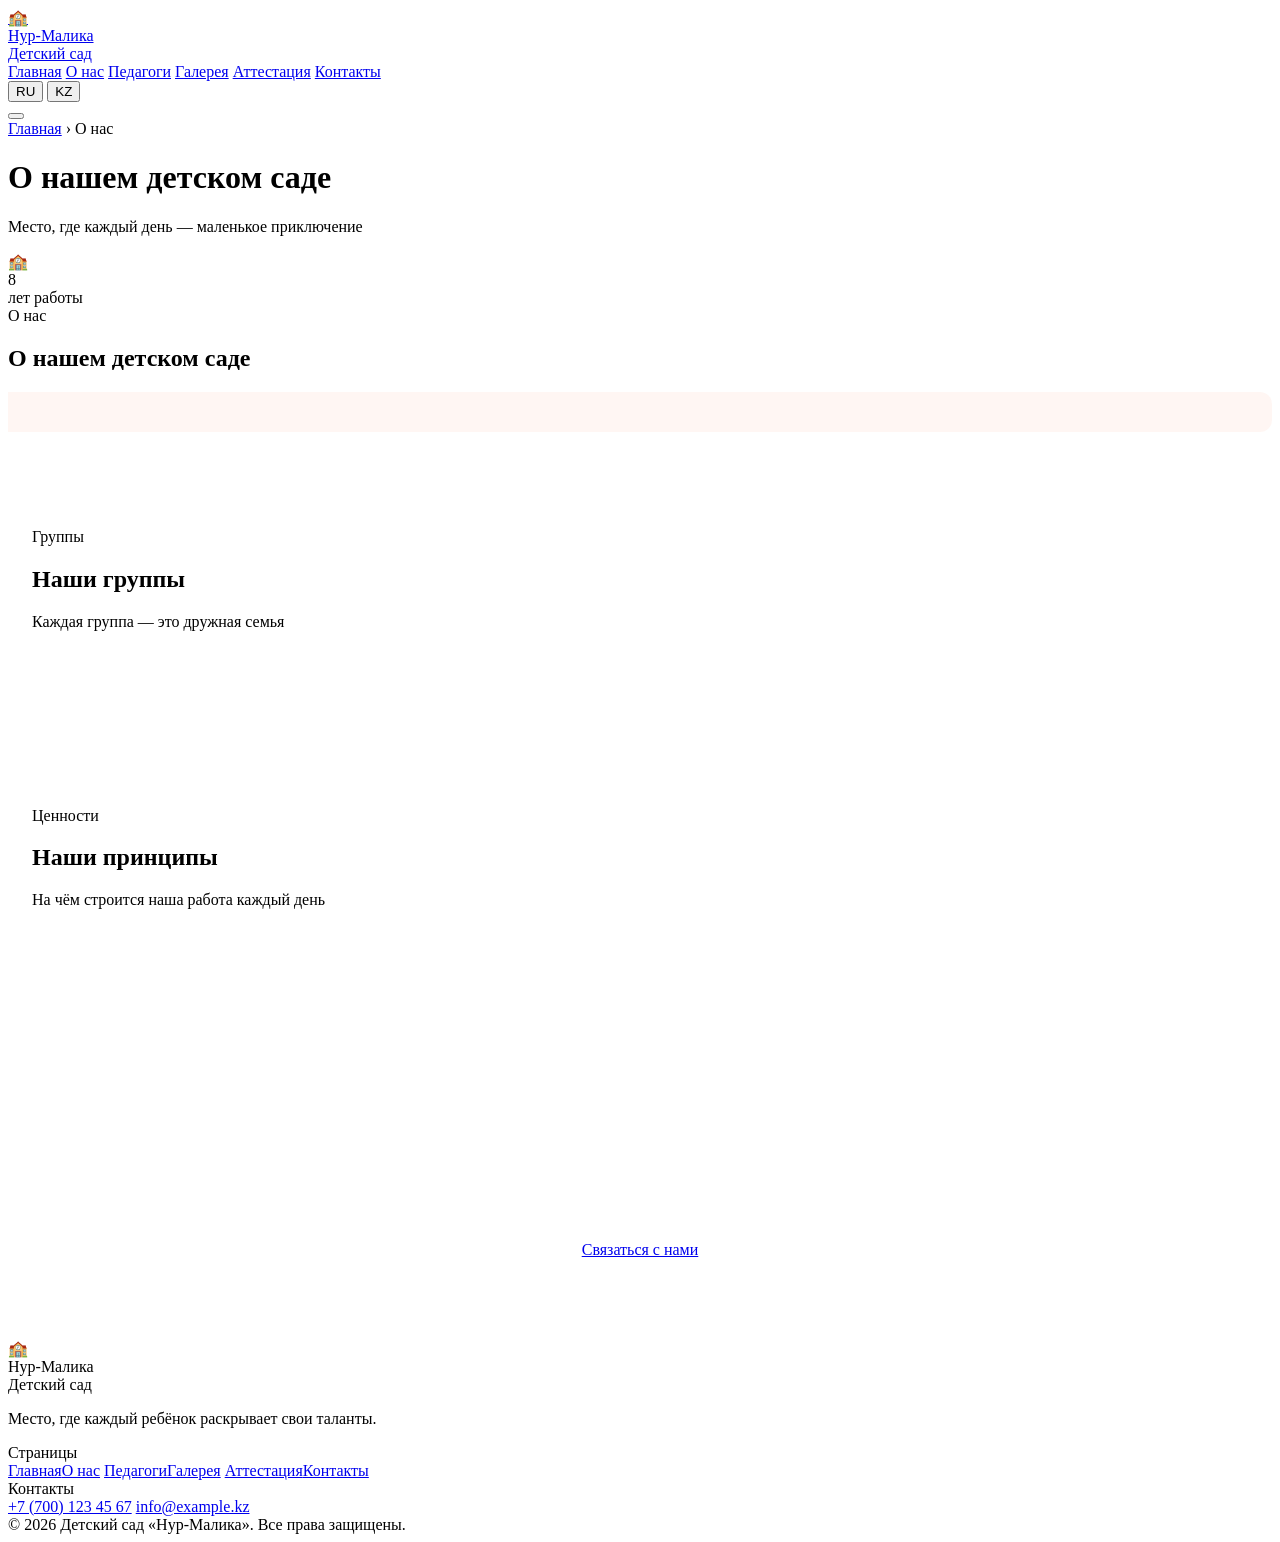
==== about.html @ e685bc3b "Add files via upload" ====
<!DOCTYPE html>
<html lang="kk">
<head>
<meta charset="UTF-8">
<meta name="viewport" content="width=device-width, initial-scale=1.0">
<title>О нас — Нур-Малика</title>
<link rel="stylesheet" href="css/style.css">
</head>
<body>

<header>
  <a href="index.html" class="logo">
    <div class="logo-icon"><img src="images/logo.png" alt="Логотип" onerror="this.parentElement.innerHTML='🏫'"></div>
    <div>
      <div class="logo-name" id="h-name">Нур-Малика</div>
      <div class="logo-sub" id="h-sub">Детский сад</div>
    </div>
  </a>
  <nav id="main-nav">
    <a href="index.html">Главная</a>
    <a href="about.html">О нас</a>
    <a href="team.html">Педагоги</a>
    <a href="gallery.html">Галерея</a>
    <a href="attestation.html">Аттестация</a>
    <a href="contacts.html">Контакты</a>
  </nav>
  <div class="header-right">
    <div class="lang-switcher">
      <button class="lang-btn" data-lang="ru">RU</button>
      <button class="lang-btn active" data-lang="kz">KZ</button>
    </div>
    <button class="hamburger"><span></span><span></span><span></span></button>
  </div>
</header>

<!-- BANNER -->
<div class="page-banner">
  <div class="breadcrumb"><a href="index.html" id="bc-home">Главная</a> <span>›</span> <span id="bc-cur">О нас</span></div>
  <h1 id="ban-title">О нашем детском саде</h1>
  <p id="ban-sub">Место, где каждый день — маленькое приключение</p>
</div>

<!-- ABOUT MAIN -->
<section class="about-section" style="background:white">
  <div class="container">
    <div class="about-grid">
      <div class="about-img-wrap fade-in">
        <img id="ab-img" src="https://images.unsplash.com/photo-1544776193-352d25ca82cd?w=900&q=80"
             alt="Детский сад Нур-Малика" class="about-img"
             onerror="this.style.display='none';this.nextElementSibling.style.display='flex'">
        <div class="about-img-ph" style="display:none">🏫</div>
        <div class="about-badge">
          <div class="about-badge-num" id="ab-yr">8</div>
          <div class="about-badge-lbl" id="ab-lbl">лет работы</div>
        </div>
      </div>
      <div class="about-content fade-in">
        <div class="section-label" id="ab-lbl2">О нас</div>
        <h2 id="ab-title">О нашем детском саде</h2>
        <p id="ab-text1"></p>
        <p id="ab-mission" style="margin-top:16px;padding:20px;background:rgba(255,107,53,0.06);border-left:4px solid var(--primary);border-radius:0 12px 12px 0;font-style:italic;color:var(--text)"></p>
      </div>
    </div>
  </div>
</section>

<!-- GROUPS -->
<section style="background:var(--bg);padding:80px 24px">
  <div class="container">
    <div class="section-header fade-in">
      <div class="section-label" id="gr-lbl">Группы</div>
      <h2 class="section-title" id="gr-title">Наши группы</h2>
      <p class="section-subtitle" id="gr-sub">Каждая группа — это дружная семья</p>
    </div>
    <div id="groups-cards" style="display:grid;grid-template-columns:repeat(auto-fill,minmax(300px,1fr));gap:28px"></div>
  </div>
</section>

<!-- VALUES -->
<section style="background:white;padding:80px 24px">
  <div class="container">
    <div class="section-header fade-in">
      <div class="section-label" id="val-lbl">Ценности</div>
      <h2 class="section-title" id="val-title">Наши принципы</h2>
      <p class="section-subtitle" id="val-sub">На чём строится наша работа каждый день</p>
    </div>
    <div id="values-grid" style="display:grid;grid-template-columns:repeat(auto-fill,minmax(220px,1fr));gap:24px"></div>
  </div>
</section>

<!-- CTA -->
<section style="background:linear-gradient(135deg,var(--primary),var(--primary-light));padding:80px 24px;text-align:center">
  <div class="container">
    <h2 style="color:white;font-size:clamp(24px,4vw,40px);font-weight:900;margin-bottom:16px" id="cta-title">Запишите ребёнка к нам!</h2>
    <p style="color:rgba(255,255,255,0.9);font-size:18px;margin-bottom:36px" id="cta-sub">Позвоните нам или оставьте заявку — мы будем рады вам помочь</p>
    <a href="contacts.html" class="btn btn-primary" id="cta-btn">Связаться с нами</a>
  </div>
</section>

<footer>
  <div class="footer-grid">
    <div>
      <div class="footer-logo logo"><div class="logo-icon"><img src="images/logo.png" alt="Логотип" onerror="this.parentElement.innerHTML='🏫'"></div><div>
        <div class="logo-name" id="f-name">Нур-Малика</div>
        <div class="logo-sub" id="f-sub">Детский сад</div>
      </div></div>
      <p class="footer-desc" id="f-desc">Место, где каждый ребёнок раскрывает свои таланты.</p>
    </div>
    <div>
      <div class="footer-heading" id="f-pages">Страницы</div>
      <div class="footer-links" id="f-links">
        <a href="index.html">Главная</a><a href="about.html">О нас</a>
        <a href="team.html">Педагоги</a><a href="gallery.html">Галерея</a>
        <a href="attestation.html">Аттестация</a><a href="contacts.html">Контакты</a>
      </div>
    </div>
    <div>
      <div class="footer-heading" id="f-ch">Контакты</div>
      <div class="footer-links">
        <span id="f-addr" style="color:rgba(255,255,255,0.5)"></span>
        <a id="f-phone" href="#">+7 (700) 123 45 67</a>
        <a id="f-email" href="#">info@example.kz</a>
      </div>
    </div>
  </div>
  <div class="footer-bottom">
    <span id="f-copy">© 2026 Детский сад «Нур-Малика». Все права защищены.</span>
  </div>
</footer>

<script src="js/data.js"></script>
<script src="js/main.js"></script>
<script>
const VALUES_RU = [
  { icon:'❤️', title:'Любовь и забота', desc:'Каждый ребёнок чувствует себя любимым и важным' },
  { icon:'🌱', title:'Развитие', desc:'Индивидуальный подход к каждому малышу' },
  { icon:'🤝', title:'Доверие', desc:'Открытые и честные отношения с родителями' },
  { icon:'🎨', title:'Творчество', desc:'Поощряем фантазию и творческое мышление' },
  { icon:'🏃', title:'Здоровье', desc:'Активный образ жизни и правильное питание' },
  { icon:'🌍', title:'Открытость', desc:'Уважение к разным культурам и традициям' }
];
const VALUES_KZ = [
  { icon:'❤️', title:'Махаббат пен қамқорлық', desc:'Әр бала өзін сүйікті және маңызды сезінеді' },
  { icon:'🌱', title:'Даму', desc:'Әр балапанға жеке тәсіл' },
  { icon:'🤝', title:'Сенім', desc:'Ата-аналармен ашық және шынайы қарым-қатынас' },
  { icon:'🎨', title:'Шығармашылық', desc:'Қиялды және шығармашылық ойлауды ынталандырамыз' },
  { icon:'🏃', title:'Денсаулық', desc:'Белсенді өмір салты және дұрыс тамақтану' },
  { icon:'🌍', title:'Ашықтық', desc:'Әртүрлі мәдениеттер мен дәстүрлерге құрмет' }
];

function render() {
  const d = getData();
  const s = d.settings;
  const ab = d.about;
  const isKz = LANG === 'kz';

  document.getElementById('h-name').textContent = s.siteName;
  document.getElementById('h-sub').textContent  = isKz ? 'Балабақша' : 'Детский сад';
  const nav = document.querySelectorAll('#main-nav a');
  const navRu = ['Главная','О нас','Педагоги','Галерея','Аттестация','Контакты'];
  const navKz = ['Басты бет','Біз туралы','Ұжым','Галерея','Аттестация','Байланыс'];
  nav.forEach((a,i) => a.textContent = isKz ? navKz[i] : navRu[i]);

  document.getElementById('bc-home').textContent = isKz ? 'Басты бет' : 'Главная';
  document.getElementById('bc-cur').textContent  = isKz ? 'Біз туралы' : 'О нас';
  document.getElementById('ban-title').textContent = isKz ? ab.titleKz : ab.titleRu;
  document.getElementById('ban-sub').textContent   = isKz ? 'Әр күн кішкентай оқиға' : 'Место, где каждый день — маленькое приключение';

  if(s.aboutImage){ const abImg = document.getElementById('ab-img'); if(abImg) abImg.src = s.aboutImage; }
  document.getElementById('ab-yr').textContent    = s.heroStat1;
  document.getElementById('ab-lbl').textContent   = isKz ? s.heroStat1Kz : s.heroStat1Ru;
  document.getElementById('ab-lbl2').textContent  = isKz ? 'Біз туралы' : 'О нас';
  document.getElementById('ab-title').textContent = isKz ? ab.titleKz : ab.titleRu;
  document.getElementById('ab-text1').textContent = isKz ? ab.textKz  : ab.textRu;
  document.getElementById('ab-mission').textContent = isKz ? ab.missionKz : ab.missionRu;

  document.getElementById('gr-lbl').textContent  = isKz ? 'Топтар' : 'Группы';
  document.getElementById('gr-title').textContent = isKz ? 'Біздің топтар' : 'Наши группы';
  document.getElementById('gr-sub').textContent   = isKz ? 'Әр топ — достық отбасы' : 'Каждая группа — это дружная семья';
  const gcols = ['#FFF3EE','#EEF6FF','#EEFFF0'];
  const gcbor = ['var(--primary)','var(--secondary)','var(--success)'];
  document.getElementById('groups-cards').innerHTML = ab.groups.map((g,i) => `
    <div class="fade-in" style="background:${gcols[i%3]};border:2px solid ${gcbor[i%3]};border-radius:20px;padding:0;text-align:center;overflow:hidden">
      ${g.image
        ? `<img src="${g.image}" alt="${isKz ? g.nameKz : g.nameRu}" style="width:100%;height:220px;object-fit:cover;display:block" onerror="this.style.display='none'">`
        : ''}
      <div style="padding:${g.image?'24px 36px 36px':'36px'}">
        <div style="font-size:52px;margin-bottom:16px">${g.icon}</div>
        <h3 style="font-size:20px;font-weight:900;margin-bottom:10px;color:var(--text)">${isKz ? g.nameKz : g.nameRu}</h3>
        <div style="display:inline-block;background:${gcbor[i%3]};color:white;padding:4px 16px;border-radius:50px;font-size:13px;font-weight:700">${isKz ? g.ageKz : g.ageRu}</div>
      </div>
    </div>`).join('');

  document.getElementById('val-lbl').textContent   = isKz ? 'Құндылықтар' : 'Ценности';
  document.getElementById('val-title').textContent  = isKz ? 'Біздің қағидаттарымыз' : 'Наши принципы';
  document.getElementById('val-sub').textContent    = isKz ? 'Күн сайынғы жұмысымыздың негізі' : 'На чём строится наша работа каждый день';
  const vals = isKz ? VALUES_KZ : VALUES_RU;
  document.getElementById('values-grid').innerHTML = vals.map(v => `
    <div class="program-card fade-in">
      <span class="program-icon">${v.icon}</span>
      <div class="program-title">${v.title}</div>
      <div class="program-desc">${v.desc}</div>
    </div>`).join('');

  document.getElementById('cta-title').textContent = isKz ? 'Балаңызды бізге жазыңыз!' : 'Запишите ребёнка к нам!';
  document.getElementById('cta-sub').textContent   = isKz ? 'Бізге қоңырау шалыңыз немесе өтінім қалдырыңыз' : 'Позвоните нам или оставьте заявку — мы будем рады вам помочь';
  document.getElementById('cta-btn').textContent   = isKz ? 'Бізбен байланысу' : 'Связаться с нами';

  document.getElementById('f-name').textContent  = s.siteName;
  document.getElementById('f-sub').textContent   = isKz ? 'Балабақша' : 'Детский сад';
  document.getElementById('f-desc').textContent  = isKz ? 'Әр бала өз талантын ашатын орын.' : 'Место, где каждый ребёнок раскрывает свои таланты.';
  document.getElementById('f-pages').textContent = isKz ? 'Беттер' : 'Страницы';
  document.getElementById('f-ch').textContent    = isKz ? 'Байланыс' : 'Контакты';
  document.getElementById('f-addr').textContent  = isKz ? s.addressKz : s.address;
  document.getElementById('f-phone').textContent = s.phone;
  document.getElementById('f-phone').href = `tel:${s.phone.replace(/\s/g,'')}`;
  document.getElementById('f-email').textContent = s.email;
  document.getElementById('f-email').href = `mailto:${s.email}`;
  document.getElementById('f-copy').textContent  = `© 2026 ${isKz ? `Балабақша «${s.siteName}». Барлық құқықтар қорғалған.` : `Детский сад «${s.siteName}». Все права защищены.`}`;
  const navLinks = isKz ? ['Басты бет','Біз туралы','Ұжым','Галерея','Аттестация','Байланыс'] : ['Главная','О нас','Педагоги','Галерея','Аттестация','Контакты'];
  const hrefs = ['index.html','about.html','team.html','gallery.html','attestation.html','contacts.html'];
  document.getElementById('f-links').innerHTML = navLinks.map((n,i)=>`<a href="${hrefs[i]}">${n}</a>`).join('');
}
</script>
</body>
</html>
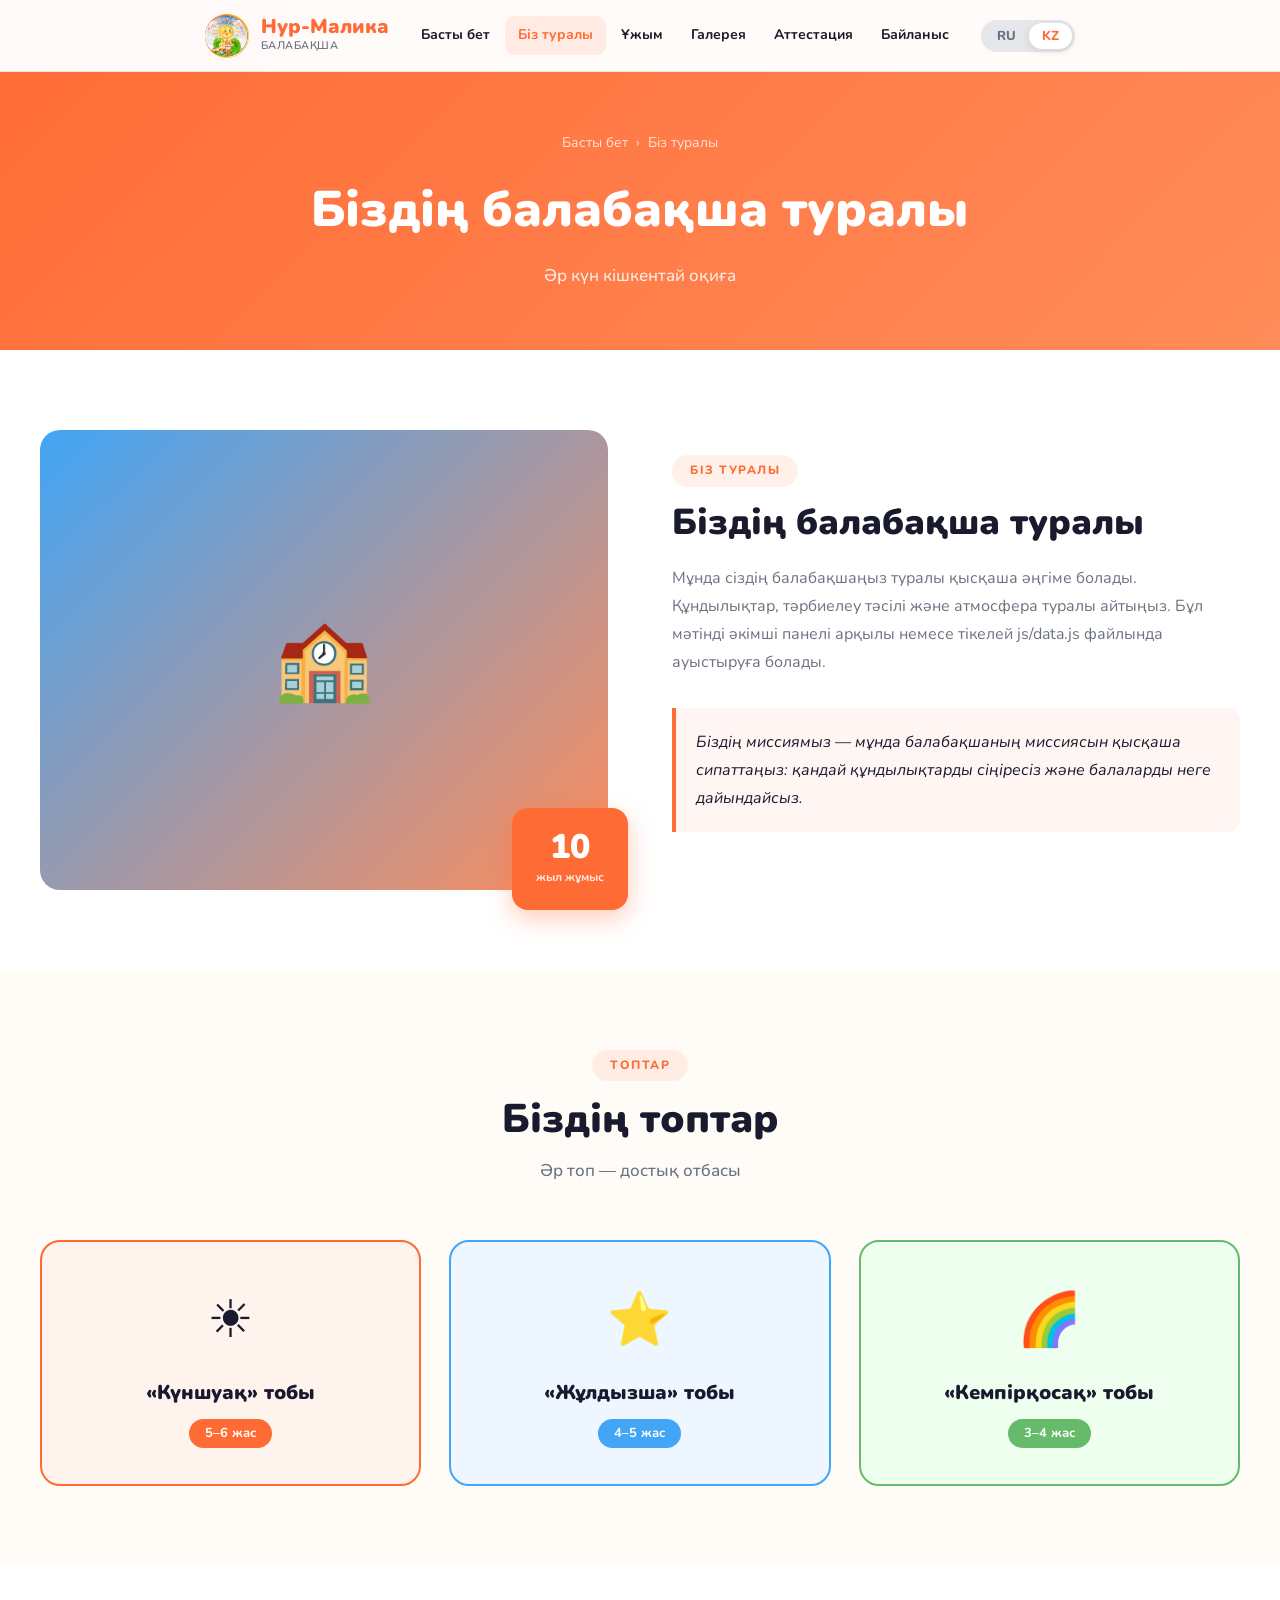
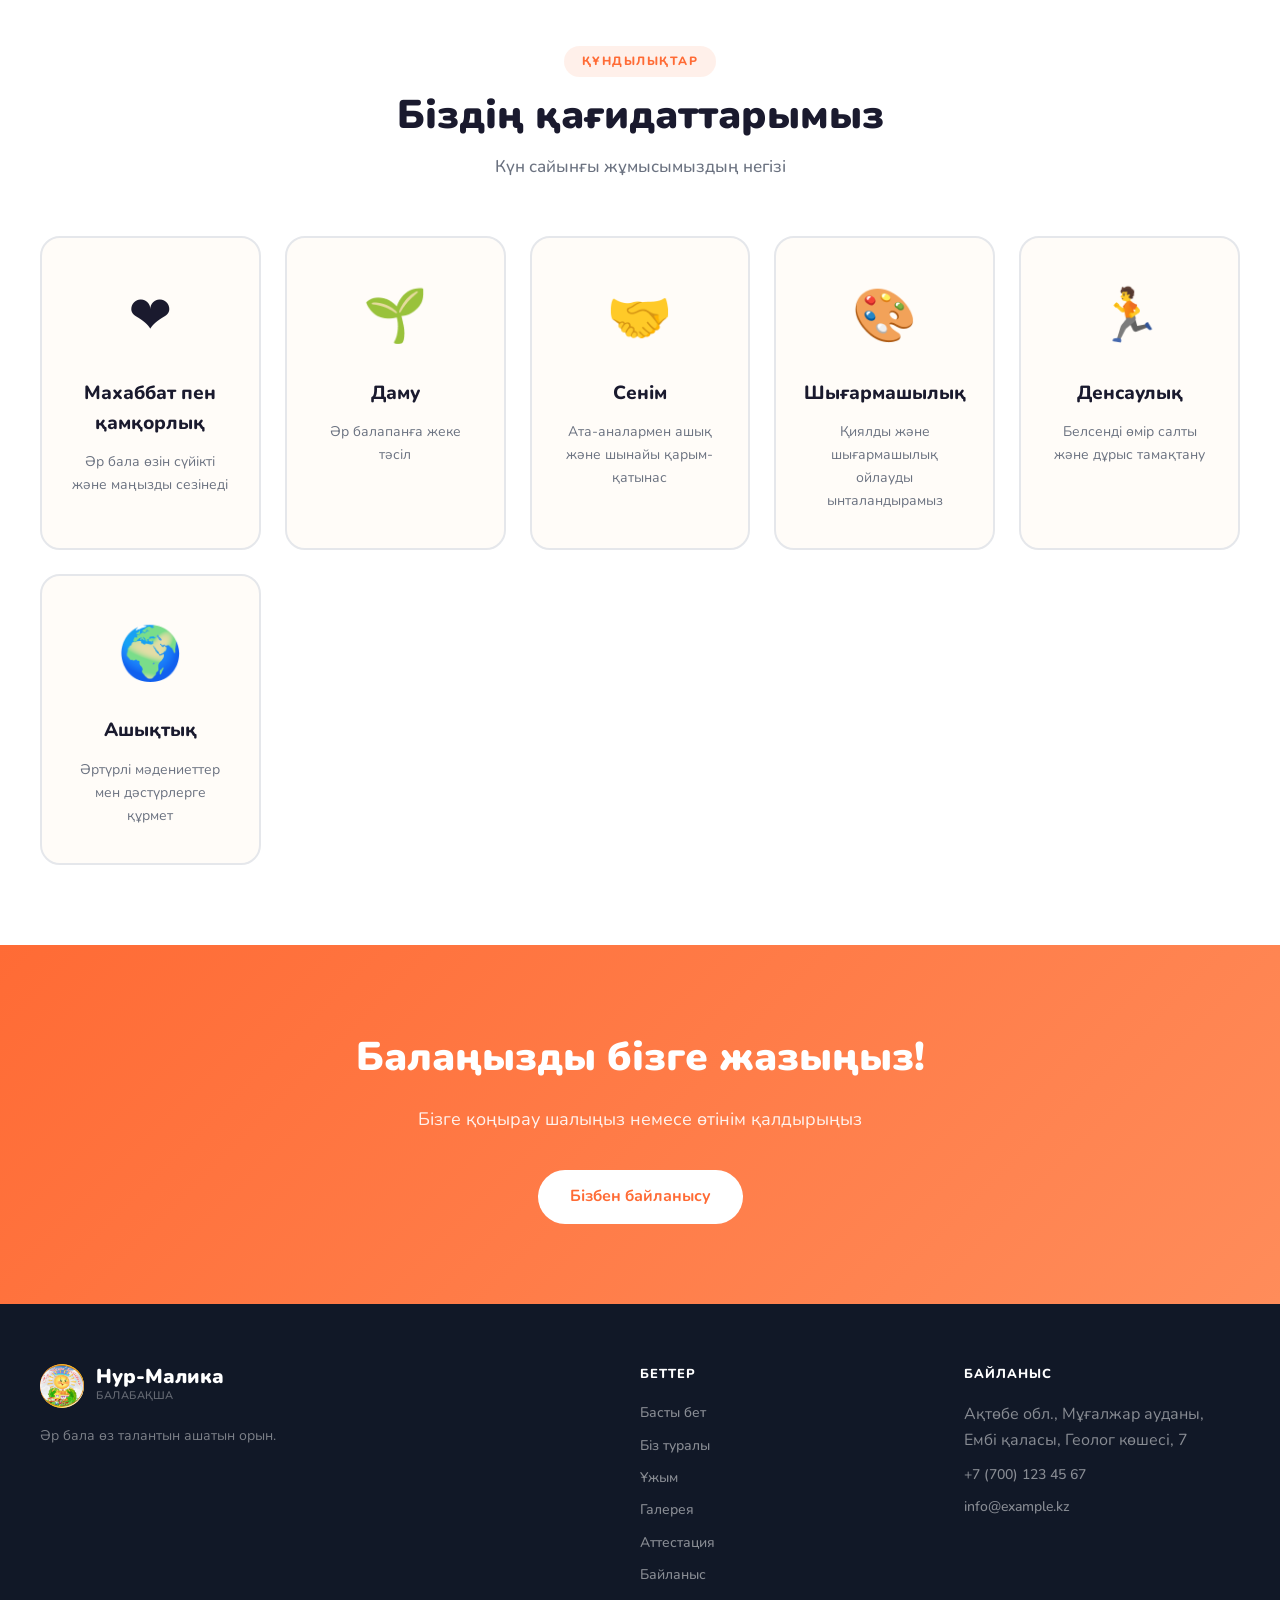
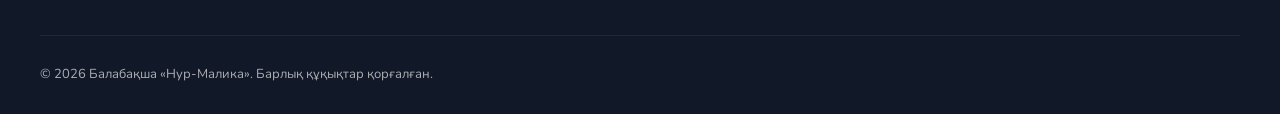
==== commit b4aa8013: "Add files via upload" ====
--- a/about.html
+++ b/about.html
@@ -3,7 +3,9 @@
 <head>
 <meta charset="UTF-8">
 <meta name="viewport" content="width=device-width, initial-scale=1.0">
-<title>О нас — Нур-Малика</title>
+<title>О нас — Нұр-Малика</title>
+<link rel="icon" type="image/png" href="images/logo.png">
+<link rel="apple-touch-icon" href="images/logo.png">
 <link rel="stylesheet" href="css/style.css">
 </head>
 <body>
@@ -12,7 +14,7 @@
   <a href="index.html" class="logo">
     <div class="logo-icon"><img src="images/logo.png" alt="Логотип" onerror="this.parentElement.innerHTML='🏫'"></div>
     <div>
-      <div class="logo-name" id="h-name">Нур-Малика</div>
+      <div class="logo-name" id="h-name">Нұр-Малика</div>
       <div class="logo-sub" id="h-sub">Детский сад</div>
     </div>
   </a>
@@ -46,7 +48,7 @@
     <div class="about-grid">
       <div class="about-img-wrap fade-in">
         <img id="ab-img" src="https://images.unsplash.com/photo-1544776193-352d25ca82cd?w=900&q=80"
-             alt="Детский сад Нур-Малика" class="about-img"
+             alt="Детский сад Нұр-Малика" class="about-img"
              onerror="this.style.display='none';this.nextElementSibling.style.display='flex'">
         <div class="about-img-ph" style="display:none">🏫</div>
         <div class="about-badge">
@@ -101,7 +103,7 @@
   <div class="footer-grid">
     <div>
       <div class="footer-logo logo"><div class="logo-icon"><img src="images/logo.png" alt="Логотип" onerror="this.parentElement.innerHTML='🏫'"></div><div>
-        <div class="logo-name" id="f-name">Нур-Малика</div>
+        <div class="logo-name" id="f-name">Нұр-Малика</div>
         <div class="logo-sub" id="f-sub">Детский сад</div>
       </div></div>
       <p class="footer-desc" id="f-desc">Место, где каждый ребёнок раскрывает свои таланты.</p>
@@ -124,7 +126,7 @@
     </div>
   </div>
   <div class="footer-bottom">
-    <span id="f-copy">© 2026 Детский сад «Нур-Малика». Все права защищены.</span>
+    <span id="f-copy">© 2026 Детский сад «Нұр-Малика». Все права защищены.</span>
   </div>
 </footer>
 
--- a/css/style.css
+++ b/css/style.css
@@ -0,0 +1,492 @@
+@import url('https://fonts.googleapis.com/css2?family=Nunito:wght@400;500;600;700;800;900&display=swap');
+
+*, *::before, *::after { box-sizing: border-box; margin: 0; padding: 0; }
+
+:root {
+  --primary: #FF6B35;
+  --primary-dark: #E55B28;
+  --primary-light: #FF8C5A;
+  --secondary: #42A5F5;
+  --accent: #FFD54F;
+  --success: #66BB6A;
+  --bg: #FFFCF8;
+  --surface: #FFFFFF;
+  --text: #1A1A2E;
+  --text-muted: #6B7280;
+  --border: #E5E7EB;
+  --shadow: 0 4px 24px rgba(0,0,0,0.07);
+  --shadow-lg: 0 12px 40px rgba(0,0,0,0.13);
+  --radius: 20px;
+  --radius-sm: 12px;
+  --header-height: 72px;
+  --font: 'Nunito', system-ui, sans-serif;
+}
+
+html { scroll-behavior: smooth; }
+
+body {
+  font-family: var(--font);
+  background: var(--bg);
+  color: var(--text);
+  line-height: 1.6;
+  font-size: 16px;
+}
+
+/* ═══════════ HEADER ═══════════ */
+header {
+  position: fixed;
+  top: 0; left: 0; right: 0;
+  height: var(--header-height);
+  background: rgba(255,255,255,0.97);
+  backdrop-filter: blur(12px);
+  border-bottom: 1px solid var(--border);
+  z-index: 1000;
+  display: flex;
+  align-items: center;
+  padding: 0 clamp(80px, 16%, 300px);
+  justify-content: space-between;
+  transition: box-shadow 0.3s;
+}
+header.scrolled { box-shadow: var(--shadow); }
+
+.logo {
+  display: flex;
+  align-items: center;
+  gap: 12px;
+  text-decoration: none;
+  color: var(--text);
+  flex-shrink: 0;
+}
+.logo-icon {
+  width: 44px; height: 44px;
+  background: linear-gradient(135deg, var(--primary), var(--accent));
+  border-radius: 50%;
+  display: flex; align-items: center; justify-content: center;
+  font-size: 22px; font-weight: 900; color: white;
+  overflow: hidden;
+  flex-shrink: 0;
+}
+.logo-icon img { width: 100%; height: 100%; object-fit: cover; display: block; }
+.logo-name { font-weight: 900; font-size: 20px; color: var(--primary); line-height: 1; }
+.logo-sub { font-size: 11px; color: var(--text-muted); font-weight: 600; text-transform: uppercase; letter-spacing: 0.5px; }
+
+nav { display: flex; align-items: center; gap: 2px; }
+nav a {
+  text-decoration: none;
+  color: var(--text);
+  font-weight: 700;
+  font-size: 14px;
+  padding: 8px 13px;
+  border-radius: 10px;
+  transition: all 0.2s;
+  white-space: nowrap;
+}
+nav a:hover { color: var(--primary); background: rgba(255,107,53,0.09); }
+nav a.active { color: var(--primary); background: rgba(255,107,53,0.11); }
+
+.header-right { display: flex; align-items: center; gap: 12px; }
+
+.lang-switcher {
+  display: flex;
+  background: var(--border);
+  border-radius: 20px;
+  padding: 3px;
+}
+.lang-btn {
+  border: none; background: none;
+  padding: 4px 13px; border-radius: 16px;
+  font-size: 13px; font-weight: 800;
+  cursor: pointer; color: var(--text-muted);
+  transition: all 0.2s; font-family: var(--font);
+}
+.lang-btn.active {
+  background: white; color: var(--primary);
+  box-shadow: 0 2px 8px rgba(0,0,0,0.1);
+}
+
+.hamburger {
+  display: none; flex-direction: column; gap: 5px;
+  cursor: pointer; padding: 8px; border: none; background: none;
+}
+.hamburger span {
+  display: block; width: 24px; height: 2px;
+  background: var(--text); border-radius: 2px; transition: all 0.3s;
+}
+
+/* ═══════════ BUTTONS ═══════════ */
+.btn {
+  display: inline-flex; align-items: center; gap: 8px;
+  padding: 14px 32px; border-radius: 50px;
+  font-size: 16px; font-weight: 700;
+  text-decoration: none; cursor: pointer; border: none;
+  transition: all 0.3s; font-family: var(--font);
+}
+.btn-primary { background: white; color: var(--primary); }
+.btn-primary:hover { transform: translateY(-2px); box-shadow: 0 8px 30px rgba(0,0,0,0.15); }
+.btn-outline { background: transparent; color: white; border: 2px solid rgba(255,255,255,0.6); }
+.btn-outline:hover { background: rgba(255,255,255,0.15); transform: translateY(-2px); }
+.btn-orange { background: var(--primary); color: white; }
+.btn-orange:hover { background: var(--primary-dark); transform: translateY(-2px); box-shadow: 0 8px 20px rgba(255,107,53,0.4); }
+.btn-sm { padding: 9px 22px; font-size: 14px; }
+
+/* ═══════════ HERO ═══════════ */
+.hero {
+  min-height: 100vh;
+  display: flex; align-items: center; justify-content: center;
+  background: linear-gradient(135deg, #FF6B35 0%, #FF8C5A 50%, #FFD54F 100%);
+  text-align: center;
+  padding: calc(var(--header-height) + 40px) 24px 80px;
+  position: relative; overflow: hidden;
+}
+.hero::before {
+  content: '';
+  position: absolute; inset: 0;
+  background-image: radial-gradient(circle at 20% 50%, rgba(255,255,255,0.06) 0%, transparent 50%),
+                    radial-gradient(circle at 80% 20%, rgba(255,255,255,0.08) 0%, transparent 40%);
+}
+.hero-content { max-width: 720px; position: relative; z-index: 1; }
+.hero-badge {
+  display: inline-flex; align-items: center; gap: 8px;
+  background: rgba(255,255,255,0.2); border: 1px solid rgba(255,255,255,0.3);
+  border-radius: 50px; padding: 8px 22px;
+  font-size: 14px; font-weight: 700; color: white;
+  margin-bottom: 24px; backdrop-filter: blur(10px);
+}
+.hero h1 {
+  font-size: clamp(32px, 6vw, 64px); font-weight: 900;
+  color: white; line-height: 1.1; margin-bottom: 20px;
+  text-shadow: 0 2px 20px rgba(0,0,0,0.1);
+}
+.hero p { font-size: clamp(16px, 2.5vw, 20px); color: rgba(255,255,255,0.9); margin-bottom: 40px; font-weight: 500; }
+.hero-buttons { display: flex; gap: 16px; justify-content: center; flex-wrap: wrap; }
+.hero-stats {
+  display: flex; gap: 48px; justify-content: center;
+  margin-top: 64px; flex-wrap: wrap;
+}
+.hero-stat { color: white; text-align: center; }
+.hero-stat-num { font-size: 40px; font-weight: 900; line-height: 1; }
+.hero-stat-lbl { font-size: 13px; opacity: 0.8; font-weight: 600; margin-top: 4px; }
+
+/* ═══════════ SECTIONS ═══════════ */
+section { padding: 80px 24px; }
+.container { max-width: 1200px; margin: 0 auto; }
+
+.section-header { text-align: center; margin-bottom: 56px; }
+.section-label {
+  display: inline-block;
+  background: rgba(255,107,53,0.1); color: var(--primary);
+  font-size: 12px; font-weight: 800; text-transform: uppercase;
+  letter-spacing: 1.5px; padding: 6px 18px; border-radius: 50px; margin-bottom: 14px;
+}
+.section-title { font-size: clamp(24px, 4vw, 40px); font-weight: 900; color: var(--text); margin-bottom: 14px; line-height: 1.2; }
+.section-subtitle { font-size: 17px; color: var(--text-muted); max-width: 560px; margin: 0 auto; font-weight: 500; }
+
+/* ═══════════ NEWS ═══════════ */
+.news-section { background: white; }
+.news-grid { display: grid; grid-template-columns: repeat(auto-fill, minmax(320px, 1fr)); gap: 28px; }
+.news-card {
+  background: white; border-radius: var(--radius);
+  overflow: hidden; box-shadow: var(--shadow); transition: all 0.3s;
+  border: 1px solid var(--border);
+}
+.news-card:hover { transform: translateY(-5px); box-shadow: var(--shadow-lg); }
+.news-card-img {
+  width: 100%; height: 200px; object-fit: cover; display: block;
+}
+.news-card-img-ph {
+  width: 100%; height: 200px;
+  background: linear-gradient(135deg, var(--primary-light), var(--accent));
+  display: flex; align-items: center; justify-content: center; font-size: 52px;
+}
+.news-card-body { padding: 24px; }
+.news-date { font-size: 12px; color: var(--text-muted); font-weight: 700; text-transform: uppercase; letter-spacing: 1px; margin-bottom: 10px; }
+.news-title { font-size: 18px; font-weight: 800; color: var(--text); margin-bottom: 10px; line-height: 1.3; }
+.news-text { font-size: 14px; color: var(--text-muted); line-height: 1.6; display: -webkit-box; -webkit-line-clamp: 3; -webkit-box-orient: vertical; overflow: hidden; }
+
+/* ═══════════ ABOUT ═══════════ */
+.about-section { background: var(--bg); }
+.about-grid { display: grid; grid-template-columns: 1fr 1fr; gap: 64px; align-items: center; }
+.about-img-wrap { position: relative; }
+.about-img { width: 100%; border-radius: var(--radius); object-fit: cover; height: 460px; }
+.about-img-ph {
+  width: 100%; height: 460px; border-radius: var(--radius);
+  background: linear-gradient(135deg, var(--secondary), var(--primary-light));
+  display: flex; align-items: center; justify-content: center; font-size: 80px;
+}
+.about-badge {
+  position: absolute; bottom: -20px; right: -20px;
+  background: var(--primary); color: white; padding: 22px 24px;
+  border-radius: 16px; text-align: center; box-shadow: 0 8px 24px rgba(255,107,53,0.35);
+}
+.about-badge-num { font-size: 34px; font-weight: 900; line-height: 1; }
+.about-badge-lbl { font-size: 12px; font-weight: 700; opacity: 0.85; margin-top: 4px; }
+.about-content h2 { font-size: clamp(24px, 3.5vw, 36px); font-weight: 900; margin-bottom: 20px; line-height: 1.2; }
+.about-content p { font-size: 16px; color: var(--text-muted); line-height: 1.75; margin-bottom: 32px; }
+.groups-list { display: flex; flex-direction: column; gap: 12px; }
+.group-item {
+  display: flex; align-items: center; gap: 16px;
+  padding: 16px 20px; background: white;
+  border-radius: var(--radius-sm); border: 1px solid var(--border);
+}
+.group-icon {
+  width: 44px; height: 44px; border-radius: 12px;
+  display: flex; align-items: center; justify-content: center; font-size: 20px; flex-shrink: 0;
+}
+.gi-orange { background: rgba(255,107,53,0.12); }
+.gi-blue   { background: rgba(66,165,245,0.12); }
+.gi-green  { background: rgba(102,187,106,0.12); }
+.group-img { width: 56px; height: 56px; border-radius: 12px; object-fit: cover; flex-shrink: 0; }
+.group-name { font-size: 15px; font-weight: 800; color: var(--text); }
+.group-sub  { font-size: 13px; color: var(--text-muted); font-weight: 500; }
+
+/* ═══════════ PROGRAMS ═══════════ */
+.programs-section { background: white; }
+.programs-grid { display: grid; grid-template-columns: repeat(auto-fill, minmax(240px, 1fr)); gap: 28px; }
+.program-card {
+  background: var(--bg); border-radius: var(--radius);
+  padding: 36px 28px; text-align: center;
+  border: 2px solid var(--border); transition: all 0.3s;
+}
+.program-card:hover { transform: translateY(-6px); box-shadow: var(--shadow-lg); border-color: var(--primary); }
+.program-icon { font-size: 52px; margin-bottom: 20px; display: block; }
+.program-title { font-size: 19px; font-weight: 800; color: var(--text); margin-bottom: 12px; }
+.program-desc { font-size: 14px; color: var(--text-muted); line-height: 1.65; }
+
+/* ═══════════ TEAM ═══════════ */
+.team-section { background: var(--bg); }
+.team-grid { display: grid; grid-template-columns: repeat(auto-fill, minmax(210px, 1fr)); gap: 28px; }
+.team-card {
+  background: white; border-radius: var(--radius);
+  overflow: hidden; box-shadow: var(--shadow); transition: all 0.3s; text-align: center;
+}
+.team-card:hover { transform: translateY(-5px); box-shadow: var(--shadow-lg); }
+.team-photo { width: 100%; height: 220px; object-fit: cover; object-position: top; }
+.team-photo-ph {
+  width: 100%; height: 220px;
+  background: linear-gradient(135deg, var(--secondary), var(--accent));
+  display: flex; align-items: center; justify-content: center; font-size: 70px;
+}
+.team-info { padding: 20px; }
+.team-name { font-size: 15px; font-weight: 800; color: var(--text); margin-bottom: 6px; }
+.team-role { font-size: 13px; color: var(--primary); font-weight: 700; }
+.team-bio { font-size: 13px; color: var(--text-muted); margin-top: 10px; line-height: 1.5; }
+
+/* ═══════════ GALLERY ═══════════ */
+.gallery-section { background: white; }
+.gallery-grid { display: grid; grid-template-columns: repeat(auto-fill, minmax(280px, 1fr)); gap: 16px; }
+.gallery-item { position: relative; border-radius: var(--radius-sm); overflow: hidden; cursor: pointer; aspect-ratio: 4/3; }
+.gallery-item img { width: 100%; height: 100%; object-fit: cover; transition: transform 0.4s; }
+.gallery-item:hover img { transform: scale(1.06); }
+.gallery-overlay {
+  position: absolute; inset: 0;
+  background: rgba(255,107,53,0.55);
+  display: flex; align-items: center; justify-content: center;
+  opacity: 0; transition: opacity 0.3s; font-size: 36px; color: white;
+}
+.gallery-item:hover .gallery-overlay { opacity: 1; }
+
+.gallery-overlay-btns { display: flex; gap: 10px; }
+.gal-btn {
+  width: 44px; height: 44px; border-radius: 10px; border: none;
+  cursor: pointer; display: flex; align-items: center; justify-content: center;
+  font-size: 18px; transition: transform 0.2s; backdrop-filter: blur(6px);
+}
+.gal-btn-view { background: rgba(255,255,255,0.25); color: white; }
+.gal-btn-dl   { background: rgba(255,255,255,0.9);  color: var(--primary); }
+.gal-btn:hover { transform: scale(1.12); }
+
+.att-file-link {
+  display: inline-flex; align-items: center; gap: 7px;
+  margin-top: 12px; padding: 8px 18px;
+  background: rgba(255,107,53,0.1); color: var(--primary);
+  border-radius: 8px; font-size: 13px; font-weight: 700;
+  text-decoration: none; transition: background 0.2s;
+}
+.att-file-link:hover { background: rgba(255,107,53,0.2); }
+
+/* Lightbox */
+.lightbox {
+  position: fixed; inset: 0;
+  background: rgba(0,0,0,0.92); z-index: 9999;
+  display: flex; align-items: center; justify-content: center;
+  padding: 20px; opacity: 0; pointer-events: none; transition: opacity 0.3s;
+}
+.lightbox.open { opacity: 1; pointer-events: auto; }
+.lightbox img { max-width: 90vw; max-height: 90vh; object-fit: contain; border-radius: 12px; }
+.lb-close {
+  position: fixed; top: 20px; right: 20px;
+  width: 48px; height: 48px;
+  background: rgba(255,255,255,0.12); border: none; border-radius: 50%;
+  color: white; font-size: 22px; cursor: pointer; display: flex;
+  align-items: center; justify-content: center; transition: background 0.2s;
+}
+.lb-close:hover { background: rgba(255,255,255,0.25); }
+
+/* ═══════════ CONTACT SECTION (homepage) ═══════════ */
+.contact-home { background: linear-gradient(135deg, #1A1A2E 0%, #2D2D5E 100%); }
+.contact-home-grid { display: grid; grid-template-columns: 1fr 1fr; gap: 64px; align-items: start; }
+.contact-home .section-title { color: white; }
+.contact-home .section-subtitle { color: rgba(255,255,255,0.65); }
+.contact-items { display: flex; flex-direction: column; gap: 20px; margin-top: 32px; }
+.contact-item { display: flex; align-items: center; gap: 16px; }
+.contact-icon {
+  width: 50px; height: 50px;
+  background: rgba(255,107,53,0.2); border-radius: 12px;
+  display: flex; align-items: center; justify-content: center;
+  font-size: 20px; flex-shrink: 0;
+}
+.contact-lbl { font-size: 12px; color: rgba(255,255,255,0.5); font-weight: 700; text-transform: uppercase; letter-spacing: 1px; }
+.contact-val { font-size: 16px; color: white; font-weight: 600; margin-top: 2px; }
+.contact-val a { color: white; text-decoration: none; }
+.contact-val a:hover { color: var(--accent); }
+
+.contact-form { display: flex; flex-direction: column; gap: 16px; }
+.form-group { display: flex; flex-direction: column; gap: 8px; }
+.form-group label { font-size: 13px; font-weight: 700; color: rgba(255,255,255,0.65); text-transform: uppercase; letter-spacing: 0.5px; }
+.form-group input,
+.form-group textarea,
+.form-group select {
+  padding: 14px 18px; border-radius: var(--radius-sm);
+  border: 1px solid rgba(255,255,255,0.15);
+  background: rgba(255,255,255,0.08);
+  color: white; font-size: 15px; font-family: var(--font);
+  transition: border-color 0.2s; outline: none;
+}
+.form-group input::placeholder,
+.form-group textarea::placeholder { color: rgba(255,255,255,0.3); }
+.form-group input:focus,
+.form-group textarea:focus { border-color: var(--primary); }
+.form-group textarea { resize: vertical; min-height: 120px; }
+
+/* ═══════════ FOOTER ═══════════ */
+footer { background: #111827; color: rgba(255,255,255,0.65); padding: 60px 24px 30px; }
+.footer-grid { display: grid; grid-template-columns: 2fr 1fr 1fr; gap: 48px; max-width: 1200px; margin: 0 auto 48px; }
+.footer-logo .logo-name { color: white; }
+.footer-logo .logo-sub { color: rgba(255,255,255,0.35); }
+.footer-desc { margin-top: 16px; font-size: 14px; line-height: 1.7; color: rgba(255,255,255,0.45); }
+.footer-heading { font-size: 13px; font-weight: 800; color: white; text-transform: uppercase; letter-spacing: 1px; margin-bottom: 18px; }
+.footer-links { display: flex; flex-direction: column; gap: 10px; }
+.footer-links a { color: rgba(255,255,255,0.5); text-decoration: none; font-size: 14px; transition: color 0.2s; font-weight: 500; }
+.footer-links a:hover { color: var(--primary); }
+.footer-social { display: flex; gap: 12px; margin-top: 20px; }
+.social-icon {
+  width: 40px; height: 40px; border-radius: 10px;
+  background: rgba(255,255,255,0.07);
+  display: flex; align-items: center; justify-content: center;
+  font-size: 18px; text-decoration: none;
+  transition: background 0.2s;
+}
+.social-icon:hover { background: rgba(255,107,53,0.3); }
+.footer-bottom {
+  max-width: 1200px; margin: 0 auto;
+  padding-top: 28px; border-top: 1px solid rgba(255,255,255,0.07);
+  display: flex; justify-content: space-between; align-items: center;
+  flex-wrap: wrap; gap: 12px; font-size: 13px;
+}
+.footer-bottom a { color: var(--primary); text-decoration: none; }
+
+/* ═══════════ PAGE BANNER ═══════════ */
+.page-banner {
+  background: linear-gradient(135deg, var(--primary) 0%, var(--primary-light) 100%);
+  padding: calc(var(--header-height) + 60px) 24px 60px;
+  text-align: center; color: white;
+}
+.page-banner h1 { font-size: clamp(28px, 5vw, 50px); font-weight: 900; margin-bottom: 12px; }
+.page-banner p { font-size: 17px; opacity: 0.85; font-weight: 500; }
+.breadcrumb { display: flex; align-items: center; justify-content: center; gap: 8px; margin-bottom: 16px; font-size: 14px; opacity: 0.8; }
+.breadcrumb a { color: white; text-decoration: none; }
+.breadcrumb a:hover { opacity: 0.7; }
+
+/* ═══════════ ATTESTATION ═══════════ */
+.att-list { display: flex; flex-direction: column; gap: 20px; max-width: 820px; margin: 0 auto; }
+.att-item {
+  background: white; border-radius: var(--radius);
+  padding: 28px 32px; display: flex; gap: 22px;
+  align-items: center; box-shadow: var(--shadow);
+  border: 1px solid var(--border); transition: all 0.3s;
+}
+.att-item:hover { transform: translateX(6px); border-color: var(--primary); }
+.att-icon {
+  width: 58px; height: 58px; background: rgba(255,107,53,0.1);
+  border-radius: 14px; display: flex; align-items: center;
+  justify-content: center; font-size: 28px; flex-shrink: 0;
+}
+.att-title { font-size: 17px; font-weight: 800; color: var(--text); margin-bottom: 6px; }
+.att-desc { font-size: 14px; color: var(--text-muted); line-height: 1.5; }
+.att-date { font-size: 12px; color: var(--primary); font-weight: 700; margin-top: 8px; }
+
+/* ═══════════ CONTACTS PAGE ═══════════ */
+.contacts-page { background: white; }
+.contacts-grid { display: grid; grid-template-columns: 1fr 1.4fr; gap: 60px; align-items: start; }
+.contact-card {
+  background: white; border-radius: var(--radius);
+  padding: 40px; box-shadow: var(--shadow); border: 1px solid var(--border);
+}
+.contact-card h3 { font-size: 22px; font-weight: 900; margin-bottom: 28px; }
+.contact-card .contact-item { margin-bottom: 20px; }
+.contact-card .contact-icon { background: rgba(255,107,53,0.1); }
+.contact-card .contact-lbl { color: var(--text-muted); }
+.contact-card .contact-val { color: var(--text); }
+.contact-card .contact-val a { color: var(--primary); }
+.map-wrap { border-radius: var(--radius); overflow: hidden; height: 400px; box-shadow: var(--shadow); }
+.map-wrap iframe { width: 100%; height: 100%; border: none; }
+.contact-form-light .form-group label { color: var(--text-muted); }
+.contact-form-light input,
+.contact-form-light textarea {
+  background: var(--bg); color: var(--text);
+  border: 1px solid var(--border);
+}
+.contact-form-light input::placeholder,
+.contact-form-light textarea::placeholder { color: var(--text-muted); }
+.contact-form-light input:focus,
+.contact-form-light textarea:focus { border-color: var(--primary); }
+
+/* ═══════════ ANIMATIONS ═══════════ */
+.fade-in { opacity: 0; transform: translateY(24px); transition: all 0.6s ease; }
+.fade-in.visible { opacity: 1; transform: translateY(0); }
+
+/* ═══════════ TOAST ═══════════ */
+.toast {
+  position: fixed; bottom: 28px; right: 28px;
+  background: #1A1A2E; color: white;
+  padding: 14px 24px; border-radius: 12px;
+  font-size: 15px; font-weight: 600;
+  box-shadow: var(--shadow-lg); z-index: 99999;
+  transform: translateY(80px); opacity: 0;
+  transition: all 0.4s; pointer-events: none;
+}
+.toast.show { transform: translateY(0); opacity: 1; }
+.toast.success { border-left: 4px solid var(--success); }
+.toast.error   { border-left: 4px solid #EF4444; }
+
+/* ═══════════ EMPTY STATE ═══════════ */
+.empty-state { text-align: center; padding: 60px 20px; color: var(--text-muted); }
+.empty-state .icon { font-size: 64px; margin-bottom: 16px; }
+.empty-state p { font-size: 16px; }
+
+/* ═══════════ RESPONSIVE ═══════════ */
+@media (max-width: 900px) {
+  .about-grid, .contact-home-grid, .contacts-grid { grid-template-columns: 1fr; gap: 40px; }
+  .about-badge { bottom: 16px; right: 16px; }
+  .footer-grid { grid-template-columns: 1fr 1fr; }
+}
+@media (max-width: 768px) {
+  nav {
+    display: none; position: fixed;
+    top: var(--header-height); left: 0; right: 0;
+    background: white; flex-direction: column;
+    padding: 12px; border-bottom: 1px solid var(--border);
+    box-shadow: var(--shadow); gap: 4px;
+  }
+  nav.open { display: flex; }
+  nav a { width: 100%; padding: 12px 16px; }
+  .hamburger { display: flex; }
+  .logo-sub { display: none; }
+  section { padding: 56px 16px; }
+  .footer-grid { grid-template-columns: 1fr; gap: 28px; }
+  .hero-stats { gap: 28px; }
+  .map-wrap { height: 280px; }
+}
+@media (max-width: 480px) {
+  .news-grid, .programs-grid, .team-grid, .gallery-grid { grid-template-columns: 1fr; }
+}
